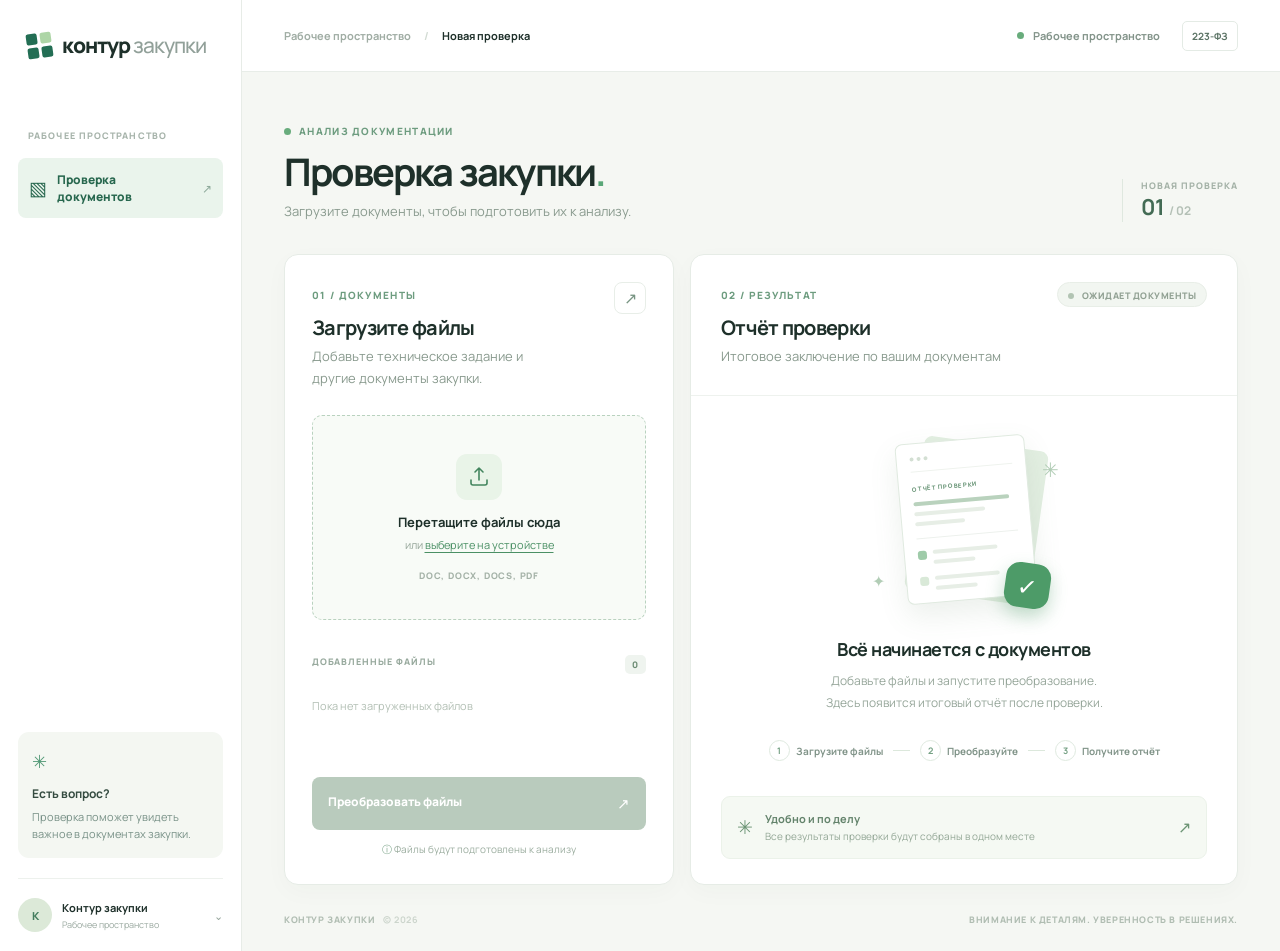
==== ui/index.html @ 5035d21e "comm" ====
<!doctype html><html lang="ru"><head><meta charset="utf-8"><meta name="viewport" content="width=device-width,initial-scale=1"><title>Контур — проверка закупки</title><link rel="preconnect" href="https://fonts.googleapis.com"><link rel="preconnect" href="https://fonts.gstatic.com" crossorigin><link href="https://fonts.googleapis.com/css2?family=Manrope:wght@400;500;600;700;800&display=swap" rel="stylesheet"><link rel="stylesheet" href="style.css"></head><body>
<div class="shell"><aside class="rail"><div class="brand"><div class="brand-mark"><i></i><i></i><i></i><i></i></div><div>контур <span>закупки</span></div></div><div class="rail-section">РАБОЧЕЕ ПРОСТРАНСТВО</div><div class="nav-active"><span class="nav-icon">▧</span> Проверка документов <span class="nav-arrow">↗</span></div><div class="rail-bottom"><div class="rail-help"><span>✳</span><strong>Есть вопрос?</strong><p>Проверка поможет увидеть важное в документах закупки.</p></div><div class="profile"><div class="avatar">К</div><div><b>Контур закупки</b><small>Рабочее пространство</small></div><span>⌄</span></div></div></aside>
<main><header class="topbar"><div><span class="crumb">Рабочее пространство</span><span class="separator">/</span><span>Новая проверка</span></div><div class="top-right"><span class="top-dot"></span> Рабочее пространство <span class="top-pill">223-ФЗ</span></div></header><div class="content"><div class="page-head"><div><div class="eyebrow"><span></span> АНАЛИЗ ДОКУМЕНТАЦИИ</div><h1>Проверка закупки<span>.</span></h1><p>Загрузите документы, чтобы подготовить их к анализу.</p></div><div class="head-index"><span>НОВАЯ ПРОВЕРКА</span><strong>01 <em>/ 02</em></strong></div></div>
<div class="workspace"><section class="upload-panel"><div class="panel-head"><div><span class="step">01 / ДОКУМЕНТЫ</span><h2>Загрузите файлы</h2><p>Добавьте техническое задание и другие документы закупки.</p></div><div class="small-icon">↗</div></div><label class="dropzone" id="dropzone" for="file-input"><span class="upload-icon"><svg width="24" height="24" viewBox="0 0 24 24" fill="none"><path d="M12 15V3m0 0L8 7m4-4 4 4M4 15v3a2 2 0 0 0 2 2h12a2 2 0 0 0 2-2v-3" stroke="currentColor" stroke-width="1.6" stroke-linecap="round" stroke-linejoin="round"/></svg></span><strong>Перетащите файлы сюда</strong><span>или <u>выберите на устройстве</u></span><small>DOC, DOCX, DOCS, PDF</small></label><input id="file-input" type="file" accept=".doc,.docx,.docs,.pdf" multiple hidden><p class="error" id="error" role="alert"></p><div class="list-title"><span>ДОБАВЛЕННЫЕ ФАЙЛЫ</span><span id="count">0</span></div><div id="file-list" class="file-list"><div class="empty-files">Пока нет загруженных файлов</div></div><div class="upload-footer"><button id="convert" disabled>Преобразовать файлы <span>↗</span></button><p><span>ⓘ</span> Файлы будут подготовлены к анализу</p></div></section>
<section class="report-panel"><div class="report-top"><div><span class="step">02 / РЕЗУЛЬТАТ</span><h2>Отчёт проверки</h2><p>Итоговое заключение по вашим документам</p></div><span class="status"><i></i> ОЖИДАЕТ ДОКУМЕНТЫ</span></div><div class="report-content" id="report-content"><div class="paper-art"><div class="paper-back"></div><div class="paper"><div class="paper-top"><span></span><span></span><span></span></div><div class="paper-caption">ОТЧЁТ ПРОВЕРКИ</div><div class="line line-long"></div><div class="line"></div><div class="line line-short"></div><div class="paper-rule"></div><div class="paper-row"><span class="paper-bullet"></span><div><div class="line line-mid"></div><div class="line line-small"></div></div></div><div class="paper-row"><span class="paper-bullet pale"></span><div><div class="line line-mid"></div><div class="line line-small"></div></div></div></div><div class="checkmark">✓</div><div class="art-star star-one">✳</div><div class="art-star star-two">✦</div></div><h3>Всё начинается с документов</h3><p>Добавьте файлы и запустите преобразование.<br>Здесь появится итоговый отчёт после проверки.</p><div class="steps"><div><span>1</span> Загрузите файлы</div><i></i><div><span>2</span> Преобразуйте</div><i></i><div><span>3</span> Получите отчёт</div></div></div><div class="report-foot"><span>✳</span><p><b>Удобно и по делу</b><br>Все результаты проверки будут собраны в одном месте</p><span>↗</span></div></section></div><footer><span>КОНТУР ЗАКУПКИ <b>© 2026</b></span><span>ВНИМАНИЕ К ДЕТАЛЯМ. УВЕРЕННОСТЬ В РЕШЕНИЯХ.</span></footer></div></main></div><script src="app.js"></script></body></html>
---- ui/style.css ----
:root{font-family:Manrope,Arial,sans-serif;color:#1e302a;background:#f5f7f3;font-synthesis:none}*{box-sizing:border-box}body{margin:0}.shell{display:flex;min-height:100vh}.rail{width:242px;flex-shrink:0;background:#fff;border-right:1px solid #e7ece7;padding:31px 18px 19px;display:flex;flex-direction:column}.brand{display:flex;align-items:center;gap:10px;font-weight:800;letter-spacing:-1px;font-size:21px;padding:0 9px}.brand span{font-weight:500;color:#91a099}.brand-mark{width:25px;height:25px;display:grid;grid-template-columns:1fr 1fr;gap:3px;transform:rotate(-8deg)}.brand-mark i{background:#236e54;border-radius:2px}.brand-mark i:nth-child(2){background:#add5a6}.rail-section{font-size:9px;font-weight:800;letter-spacing:1.1px;color:#a6b3aa;margin:70px 10px 16px}.nav-active{border-radius:8px;background:#eaf4ec;color:#27674e;padding:13px 11px;font-size:12px;font-weight:800;display:flex;align-items:center;gap:10px}.nav-icon{font-size:19px;line-height:12px}.nav-arrow{margin-left:auto;color:#8da99a}.rail-bottom{margin-top:auto}.rail-help{background:#f4f7f2;border-radius:11px;padding:16px 14px;color:#789187;font-size:11px;line-height:1.55}.rail-help>span{color:#509875;font-size:18px;display:block;margin-bottom:9px}.rail-help strong{color:#344b40;font-size:12px}.rail-help p{margin:5px 0 0}.profile{display:flex;align-items:center;gap:10px;border-top:1px solid #edf1ed;margin-top:20px;padding-top:19px;font-size:11px}.profile .avatar{width:34px;height:34px;border-radius:50%;background:#dce9d8;display:grid;place-items:center;font-weight:800;color:#447d5e}.profile small{display:block;color:#9aa9a0;font-size:9px;margin-top:3px}.profile>span{margin-left:auto;color:#94a49a}main{flex:1;min-width:0}.topbar{height:72px;background:#fff;border-bottom:1px solid #e8ede8;display:flex;align-items:center;justify-content:space-between;padding:0 42px;font-size:11px;font-weight:700}.crumb{color:#a0ada4}.separator{color:#d2dbd3;margin:0 13px}.top-right{color:#83948a;display:flex;align-items:center;gap:9px}.top-dot,.status i,.eyebrow span{width:7px;height:7px;border-radius:50%;background:#68ac7c;display:inline-block}.top-pill{border:1px solid #e4ebe5;border-radius:5px;padding:7px 9px;color:#5b7365;margin-left:13px;font-size:10px}.content{max-width:1450px;margin:auto;padding:52px 42px 25px}.page-head{display:flex;align-items:end;justify-content:space-between;margin-bottom:32px}.eyebrow,.step{font-size:10px;font-weight:800;letter-spacing:1.3px;color:#6d9c7f}.eyebrow{display:flex;gap:8px;align-items:center}.page-head h1{font-size:38px;letter-spacing:-1.8px;margin:12px 0 7px;line-height:1.15}.page-head h1 span{color:#5aa778}.page-head p,.panel-head p,.report-top p{font-size:13px;color:#899a8e;margin:0;line-height:1.65}.head-index{border-left:1px solid #dfe8df;padding-left:18px}.head-index span{display:block;font-size:9px;letter-spacing:1px;color:#a3b1a6;font-weight:800}.head-index strong{font-size:22px;color:#436b54}.head-index em{font-size:12px;font-style:normal;color:#b4c0b6}.workspace{display:grid;grid-template-columns:minmax(300px,390px) minmax(400px,1fr);gap:16px}.upload-panel,.report-panel{background:white;border:1px solid #e6ece6;border-radius:14px;min-height:620px;box-shadow:0 7px 24px #1c3d2207}.upload-panel{padding:27px;display:flex;flex-direction:column}.panel-head{display:flex;justify-content:space-between}.panel-head h2,.report-top h2{font-size:20px;letter-spacing:-.7px;margin:10px 0 5px}.panel-head p{max-width:250px}.small-icon{height:32px;width:32px;border:1px solid #e8eee8;border-radius:8px;display:grid;place-items:center;color:#789583}.dropzone{margin-top:26px;border:1.5px dashed #b9d2bf;border-radius:10px;background:#f8fbf7;min-height:205px;display:flex;flex-direction:column;align-items:center;justify-content:center;cursor:pointer;transition:.2s}.dropzone:hover,.dropzone.drag{border-color:#4c9b6e;background:#eff8ee}.upload-icon{width:46px;height:46px;border-radius:11px;background:#e9f4e8;display:grid;place-items:center;color:#43855e;margin-bottom:13px}.dropzone strong{font-size:13px}.dropzone>span:not(.upload-icon){font-size:11px;color:#97a79b;margin-top:6px}.dropzone u{color:#4b9065;text-underline-offset:3px}.dropzone small{color:#a4b2a7;font-size:9px;letter-spacing:.8px;font-weight:800;margin-top:17px}.error{color:#b75348;font-size:11px;margin:6px 0 0;min-height:12px}.list-title{display:flex;justify-content:space-between;margin:17px 0 12px;color:#97a99d;font-size:9px;font-weight:800;letter-spacing:1px}.list-title span:last-child{background:#eff4ef;color:#6b8b73;border-radius:5px;padding:3px 7px}.file-list{max-height:150px;overflow:auto}.empty-files{font-size:11px;color:#b2bfb4;padding:12px 0}.file-row{display:flex;align-items:center;gap:10px;padding:10px 0;border-top:1px solid #f0f3ef}.file-icon{border-radius:7px;background:#edf5ed;color:#4e9067;padding:9px;font-size:9px;font-weight:800}.file-info{min-width:0;flex:1}.file-info b{display:block;font-size:11px;overflow:hidden;text-overflow:ellipsis;white-space:nowrap}.file-info small{font-size:10px;color:#9aa99e}.remove{border:0;background:transparent;color:#9aaa9e;font-size:19px;cursor:pointer}.upload-footer{margin-top:auto;padding-top:25px}.upload-footer button{background:#286d50;color:white;border:0;border-radius:8px;width:100%;padding:16px;font:800 12px Manrope,Arial;cursor:pointer;text-align:left}.upload-footer button span{float:right;font-size:15px}.upload-footer button:disabled{background:#b9cbbd;cursor:not-allowed}.upload-footer p{text-align:center;color:#9bad9f;font-size:10px;margin:12px 0 0}.upload-footer p span{color:#7da58a}.report-panel{display:flex;flex-direction:column}.report-top{padding:27px 30px;display:flex;justify-content:space-between;gap:15px;border-bottom:1px solid #eef2ee}.status{height:25px;background:#f2f6f1;border:1px solid #e8eee7;color:#91a193;font-size:9px;font-weight:800;letter-spacing:.5px;border-radius:20px;padding:6px 10px;white-space:nowrap}.status i{width:6px;height:6px;background:#b2c4b3;margin-right:5px}.report-content{flex:1;min-height:400px;display:flex;flex-direction:column;align-items:center;justify-content:center;text-align:center;padding:28px}.paper-art{width:210px;height:190px;position:relative;margin-bottom:17px}.paper-back{position:absolute;width:125px;height:155px;top:13px;left:55px;border-radius:8px;background:#e3efe2;transform:rotate(8deg)}.paper{position:absolute;left:42px;top:9px;width:130px;height:161px;background:#fff;border:1px solid #e0eae0;border-radius:7px;box-shadow:0 12px 28px #64856a20;transform:rotate(-5deg);text-align:left;padding:13px}.paper-top{display:flex;gap:3px;border-bottom:1px solid #eff3ee;padding-bottom:10px}.paper-top span{width:4px;height:4px;background:#d3dfd3;border-radius:50%}.paper-caption{font-size:6px;letter-spacing:.7px;color:#699577;font-weight:800;margin:13px 0 9px}.line{height:4px;background:#e7eee6;border-radius:4px;width:70%;margin-bottom:6px}.line-long{width:94%;background:#b9d2bd}.line-short{width:49%}.line-mid{width:65px}.line-small{width:42px}.paper-rule{height:1px;background:#edf1ed;margin:12px 0}.paper-row{display:flex;gap:6px;margin-bottom:6px}.paper-bullet{height:9px;width:9px;border-radius:3px;background:#9fcba9}.paper-bullet.pale{background:#d9e9d8}.checkmark{position:absolute;right:19px;bottom:12px;width:45px;height:45px;border-radius:14px;background:#4d9b68;color:white;display:grid;place-items:center;font-size:24px;box-shadow:0 8px 18px #4d9b6855;transform:rotate(8deg)}.art-star{position:absolute;color:#b2cdb6}.star-one{top:26px;right:10px;font-size:20px}.star-two{left:13px;bottom:28px}.report-content h3{font-size:18px;letter-spacing:-.5px;margin:0 0 9px}.report-content>p{color:#96a69a;font-size:12px;line-height:1.8;margin:0}.steps{display:flex;align-items:center;gap:10px;margin-top:27px;color:#819489;font-size:10px;font-weight:700}.steps div{display:flex;align-items:center;gap:6px}.steps div span{width:21px;height:21px;border:1px solid #dfeae0;border-radius:50%;display:grid;place-items:center;color:#75a184;font-size:9px}.steps i{height:1px;width:17px;background:#dce8dc}.report-foot{margin:0 30px 25px;background:#f5f9f3;border:1px solid #ebf2e9;border-radius:9px;display:flex;align-items:center;padding:13px 15px;gap:12px;color:#6b9474}.report-foot>span:first-child{font-size:19px}.report-foot>span:last-child{margin-left:auto}.report-foot p{margin:0;font-size:10px;line-height:1.7;color:#93a796}.report-foot b{color:#63836b;font-size:11px}footer{display:flex;justify-content:space-between;margin-top:28px;color:#b0bdb2;font-size:9px;letter-spacing:.6px;font-weight:800}footer b{color:#ccd5cc;margin-left:5px}@media(max-width:1000px){.rail{width:70px;padding:25px 12px}.brand{padding:0 10px}.brand>div:last-child,.rail-section,.nav-active:not(.nav-icon),.rail-bottom{font-size:0}.brand span,.nav-arrow,.rail-help,.profile{display:none}.nav-active{margin-top:60px;justify-content:center}.nav-icon{font-size:19px}.workspace{grid-template-columns:1fr 1.3fr}.content{padding:38px 25px}.topbar{padding:0 25px}}@media(max-width:730px){.rail{display:none}.topbar{height:60px;padding:0 20px}.top-right{font-size:0}.top-pill{font-size:10px}.content{padding:32px 17px}.page-head h1{font-size:31px}.head-index{display:none}.workspace{grid-template-columns:1fr}.upload-panel,.report-panel{min-height:auto}.upload-panel{min-height:540px}.report-content{min-height:410px}.report-top{padding:24px 20px}.status{font-size:8px}.steps{gap:5px;font-size:9px}.steps i{width:8px}footer span:last-child{display:none}}
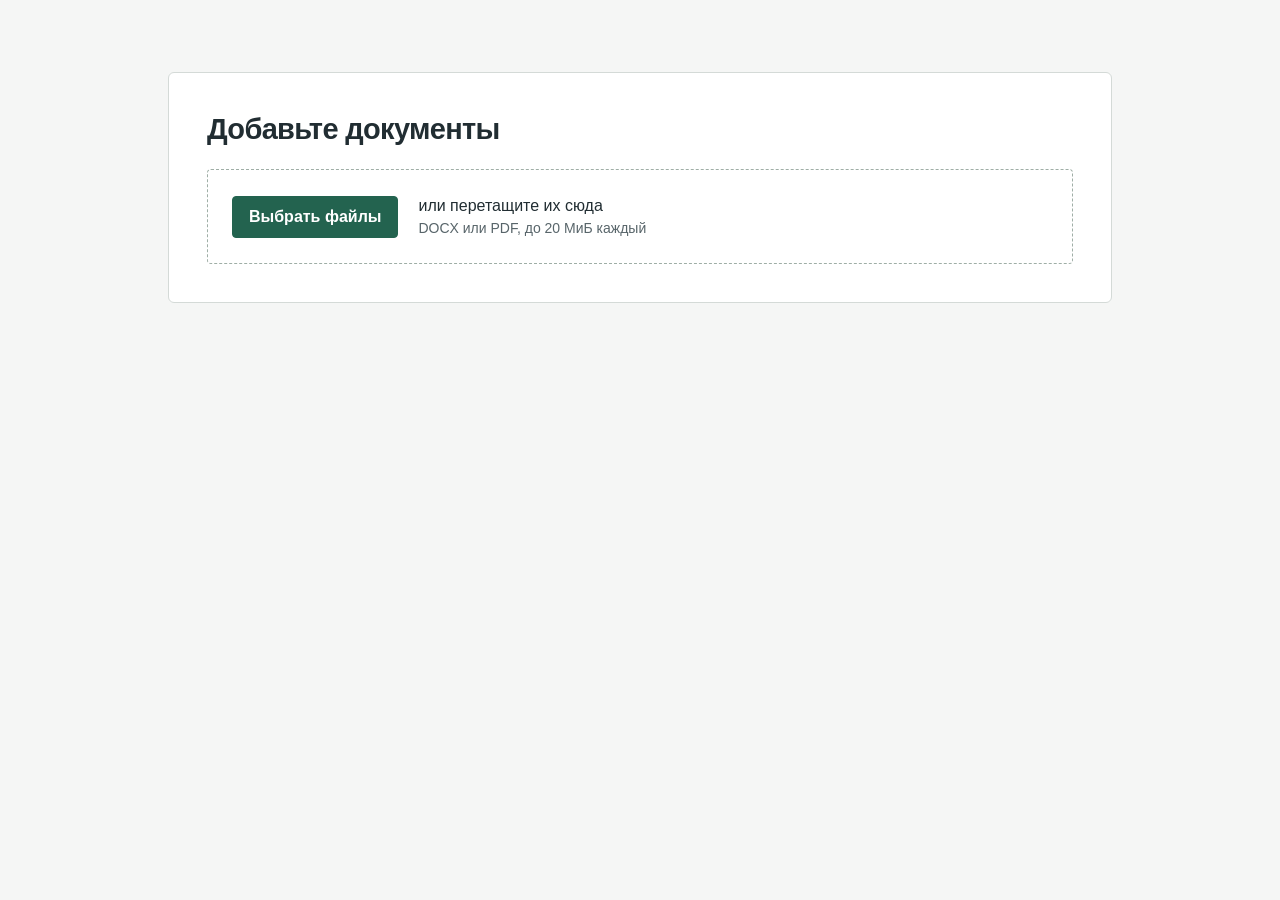
==== commit c30ca8c4: "Build and deploy the procurement review app to VK Cloud" ====
--- a/ui/index.html
+++ b/ui/index.html
@@ -1,5 +1,31 @@
-<!doctype html><html lang="ru"><head><meta charset="utf-8"><meta name="viewport" content="width=device-width,initial-scale=1"><title>Контур — проверка закупки</title><link rel="preconnect" href="https://fonts.googleapis.com"><link rel="preconnect" href="https://fonts.gstatic.com" crossorigin><link href="https://fonts.googleapis.com/css2?family=Manrope:wght@400;500;600;700;800&display=swap" rel="stylesheet"><link rel="stylesheet" href="style.css"></head><body>
-<div class="shell"><aside class="rail"><div class="brand"><div class="brand-mark"><i></i><i></i><i></i><i></i></div><div>контур <span>закупки</span></div></div><div class="rail-section">РАБОЧЕЕ ПРОСТРАНСТВО</div><div class="nav-active"><span class="nav-icon">▧</span> Проверка документов <span class="nav-arrow">↗</span></div><div class="rail-bottom"><div class="rail-help"><span>✳</span><strong>Есть вопрос?</strong><p>Проверка поможет увидеть важное в документах закупки.</p></div><div class="profile"><div class="avatar">К</div><div><b>Контур закупки</b><small>Рабочее пространство</small></div><span>⌄</span></div></div></aside>
-<main><header class="topbar"><div><span class="crumb">Рабочее пространство</span><span class="separator">/</span><span>Новая проверка</span></div><div class="top-right"><span class="top-dot"></span> Рабочее пространство <span class="top-pill">223-ФЗ</span></div></header><div class="content"><div class="page-head"><div><div class="eyebrow"><span></span> АНАЛИЗ ДОКУМЕНТАЦИИ</div><h1>Проверка закупки<span>.</span></h1><p>Загрузите документы, чтобы подготовить их к анализу.</p></div><div class="head-index"><span>НОВАЯ ПРОВЕРКА</span><strong>01 <em>/ 02</em></strong></div></div>
-<div class="workspace"><section class="upload-panel"><div class="panel-head"><div><span class="step">01 / ДОКУМЕНТЫ</span><h2>Загрузите файлы</h2><p>Добавьте техническое задание и другие документы закупки.</p></div><div class="small-icon">↗</div></div><label class="dropzone" id="dropzone" for="file-input"><span class="upload-icon"><svg width="24" height="24" viewBox="0 0 24 24" fill="none"><path d="M12 15V3m0 0L8 7m4-4 4 4M4 15v3a2 2 0 0 0 2 2h12a2 2 0 0 0 2-2v-3" stroke="currentColor" stroke-width="1.6" stroke-linecap="round" stroke-linejoin="round"/></svg></span><strong>Перетащите файлы сюда</strong><span>или <u>выберите на устройстве</u></span><small>DOC, DOCX, DOCS, PDF</small></label><input id="file-input" type="file" accept=".doc,.docx,.docs,.pdf" multiple hidden><p class="error" id="error" role="alert"></p><div class="list-title"><span>ДОБАВЛЕННЫЕ ФАЙЛЫ</span><span id="count">0</span></div><div id="file-list" class="file-list"><div class="empty-files">Пока нет загруженных файлов</div></div><div class="upload-footer"><button id="convert" disabled>Преобразовать файлы <span>↗</span></button><p><span>ⓘ</span> Файлы будут подготовлены к анализу</p></div></section>
-<section class="report-panel"><div class="report-top"><div><span class="step">02 / РЕЗУЛЬТАТ</span><h2>Отчёт проверки</h2><p>Итоговое заключение по вашим документам</p></div><span class="status"><i></i> ОЖИДАЕТ ДОКУМЕНТЫ</span></div><div class="report-content" id="report-content"><div class="paper-art"><div class="paper-back"></div><div class="paper"><div class="paper-top"><span></span><span></span><span></span></div><div class="paper-caption">ОТЧЁТ ПРОВЕРКИ</div><div class="line line-long"></div><div class="line"></div><div class="line line-short"></div><div class="paper-rule"></div><div class="paper-row"><span class="paper-bullet"></span><div><div class="line line-mid"></div><div class="line line-small"></div></div></div><div class="paper-row"><span class="paper-bullet pale"></span><div><div class="line line-mid"></div><div class="line line-small"></div></div></div></div><div class="checkmark">✓</div><div class="art-star star-one">✳</div><div class="art-star star-two">✦</div></div><h3>Всё начинается с документов</h3><p>Добавьте файлы и запустите преобразование.<br>Здесь появится итоговый отчёт после проверки.</p><div class="steps"><div><span>1</span> Загрузите файлы</div><i></i><div><span>2</span> Преобразуйте</div><i></i><div><span>3</span> Получите отчёт</div></div></div><div class="report-foot"><span>✳</span><p><b>Удобно и по делу</b><br>Все результаты проверки будут собраны в одном месте</p><span>↗</span></div></section></div><footer><span>КОНТУР ЗАКУПКИ <b>© 2026</b></span><span>ВНИМАНИЕ К ДЕТАЛЯМ. УВЕРЕННОСТЬ В РЕШЕНИЯХ.</span></footer></div></main></div><script src="app.js"></script></body></html>
+<!doctype html>
+<html lang="ru">
+<head>
+  <meta charset="utf-8">
+  <meta name="viewport" content="width=device-width, initial-scale=1">
+  <title>Документы закупки</title>
+  <link rel="stylesheet" href="style.css">
+  <script src="app.js" defer></script>
+</head>
+<body>
+  <main>
+    <section class="upload" aria-labelledby="documents-title">
+      <h1 id="documents-title">Добавьте документы</h1>
+      <div class="dropzone" id="dropzone">
+        <input id="file-input" type="file" accept=".docx,.pdf" multiple aria-describedby="file-format">
+        <label for="file-input" class="button">Выбрать файлы</label>
+        <div><span>или перетащите их сюда</span><small id="file-format">DOCX или PDF, до 20 МиБ каждый</small></div>
+      </div>
+      <p id="error" class="error" role="alert"></p>
+      <div id="file-list"></div>
+      <p class="status" role="status"></p>
+      <button id="convert" class="primary" hidden>Подготовить документы</button>
+      <div id="review-actions" hidden>
+        <label class="consent"><input type="checkbox" id="public"> Все документы публичные. Разрешаю передать их текст внешним провайдерам.</label>
+        <button id="review" class="primary" disabled>Проверить документы</button>
+      </div>
+    </section>
+    <section id="report" aria-labelledby="report-title" hidden></section>
+  </main>
+</body>
+</html>
--- a/ui/style.css
+++ b/ui/style.css
@@ -1 +1,103 @@
-:root{font-family:Manrope,Arial,sans-serif;color:#1e302a;background:#f5f7f3;font-synthesis:none}*{box-sizing:border-box}body{margin:0}.shell{display:flex;min-height:100vh}.rail{width:242px;flex-shrink:0;background:#fff;border-right:1px solid #e7ece7;padding:31px 18px 19px;display:flex;flex-direction:column}.brand{display:flex;align-items:center;gap:10px;font-weight:800;letter-spacing:-1px;font-size:21px;padding:0 9px}.brand span{font-weight:500;color:#91a099}.brand-mark{width:25px;height:25px;display:grid;grid-template-columns:1fr 1fr;gap:3px;transform:rotate(-8deg)}.brand-mark i{background:#236e54;border-radius:2px}.brand-mark i:nth-child(2){background:#add5a6}.rail-section{font-size:9px;font-weight:800;letter-spacing:1.1px;color:#a6b3aa;margin:70px 10px 16px}.nav-active{border-radius:8px;background:#eaf4ec;color:#27674e;padding:13px 11px;font-size:12px;font-weight:800;display:flex;align-items:center;gap:10px}.nav-icon{font-size:19px;line-height:12px}.nav-arrow{margin-left:auto;color:#8da99a}.rail-bottom{margin-top:auto}.rail-help{background:#f4f7f2;border-radius:11px;padding:16px 14px;color:#789187;font-size:11px;line-height:1.55}.rail-help>span{color:#509875;font-size:18px;display:block;margin-bottom:9px}.rail-help strong{color:#344b40;font-size:12px}.rail-help p{margin:5px 0 0}.profile{display:flex;align-items:center;gap:10px;border-top:1px solid #edf1ed;margin-top:20px;padding-top:19px;font-size:11px}.profile .avatar{width:34px;height:34px;border-radius:50%;background:#dce9d8;display:grid;place-items:center;font-weight:800;color:#447d5e}.profile small{display:block;color:#9aa9a0;font-size:9px;margin-top:3px}.profile>span{margin-left:auto;color:#94a49a}main{flex:1;min-width:0}.topbar{height:72px;background:#fff;border-bottom:1px solid #e8ede8;display:flex;align-items:center;justify-content:space-between;padding:0 42px;font-size:11px;font-weight:700}.crumb{color:#a0ada4}.separator{color:#d2dbd3;margin:0 13px}.top-right{color:#83948a;display:flex;align-items:center;gap:9px}.top-dot,.status i,.eyebrow span{width:7px;height:7px;border-radius:50%;background:#68ac7c;display:inline-block}.top-pill{border:1px solid #e4ebe5;border-radius:5px;padding:7px 9px;color:#5b7365;margin-left:13px;font-size:10px}.content{max-width:1450px;margin:auto;padding:52px 42px 25px}.page-head{display:flex;align-items:end;justify-content:space-between;margin-bottom:32px}.eyebrow,.step{font-size:10px;font-weight:800;letter-spacing:1.3px;color:#6d9c7f}.eyebrow{display:flex;gap:8px;align-items:center}.page-head h1{font-size:38px;letter-spacing:-1.8px;margin:12px 0 7px;line-height:1.15}.page-head h1 span{color:#5aa778}.page-head p,.panel-head p,.report-top p{font-size:13px;color:#899a8e;margin:0;line-height:1.65}.head-index{border-left:1px solid #dfe8df;padding-left:18px}.head-index span{display:block;font-size:9px;letter-spacing:1px;color:#a3b1a6;font-weight:800}.head-index strong{font-size:22px;color:#436b54}.head-index em{font-size:12px;font-style:normal;color:#b4c0b6}.workspace{display:grid;grid-template-columns:minmax(300px,390px) minmax(400px,1fr);gap:16px}.upload-panel,.report-panel{background:white;border:1px solid #e6ece6;border-radius:14px;min-height:620px;box-shadow:0 7px 24px #1c3d2207}.upload-panel{padding:27px;display:flex;flex-direction:column}.panel-head{display:flex;justify-content:space-between}.panel-head h2,.report-top h2{font-size:20px;letter-spacing:-.7px;margin:10px 0 5px}.panel-head p{max-width:250px}.small-icon{height:32px;width:32px;border:1px solid #e8eee8;border-radius:8px;display:grid;place-items:center;color:#789583}.dropzone{margin-top:26px;border:1.5px dashed #b9d2bf;border-radius:10px;background:#f8fbf7;min-height:205px;display:flex;flex-direction:column;align-items:center;justify-content:center;cursor:pointer;transition:.2s}.dropzone:hover,.dropzone.drag{border-color:#4c9b6e;background:#eff8ee}.upload-icon{width:46px;height:46px;border-radius:11px;background:#e9f4e8;display:grid;place-items:center;color:#43855e;margin-bottom:13px}.dropzone strong{font-size:13px}.dropzone>span:not(.upload-icon){font-size:11px;color:#97a79b;margin-top:6px}.dropzone u{color:#4b9065;text-underline-offset:3px}.dropzone small{color:#a4b2a7;font-size:9px;letter-spacing:.8px;font-weight:800;margin-top:17px}.error{color:#b75348;font-size:11px;margin:6px 0 0;min-height:12px}.list-title{display:flex;justify-content:space-between;margin:17px 0 12px;color:#97a99d;font-size:9px;font-weight:800;letter-spacing:1px}.list-title span:last-child{background:#eff4ef;color:#6b8b73;border-radius:5px;padding:3px 7px}.file-list{max-height:150px;overflow:auto}.empty-files{font-size:11px;color:#b2bfb4;padding:12px 0}.file-row{display:flex;align-items:center;gap:10px;padding:10px 0;border-top:1px solid #f0f3ef}.file-icon{border-radius:7px;background:#edf5ed;color:#4e9067;padding:9px;font-size:9px;font-weight:800}.file-info{min-width:0;flex:1}.file-info b{display:block;font-size:11px;overflow:hidden;text-overflow:ellipsis;white-space:nowrap}.file-info small{font-size:10px;color:#9aa99e}.remove{border:0;background:transparent;color:#9aaa9e;font-size:19px;cursor:pointer}.upload-footer{margin-top:auto;padding-top:25px}.upload-footer button{background:#286d50;color:white;border:0;border-radius:8px;width:100%;padding:16px;font:800 12px Manrope,Arial;cursor:pointer;text-align:left}.upload-footer button span{float:right;font-size:15px}.upload-footer button:disabled{background:#b9cbbd;cursor:not-allowed}.upload-footer p{text-align:center;color:#9bad9f;font-size:10px;margin:12px 0 0}.upload-footer p span{color:#7da58a}.report-panel{display:flex;flex-direction:column}.report-top{padding:27px 30px;display:flex;justify-content:space-between;gap:15px;border-bottom:1px solid #eef2ee}.status{height:25px;background:#f2f6f1;border:1px solid #e8eee7;color:#91a193;font-size:9px;font-weight:800;letter-spacing:.5px;border-radius:20px;padding:6px 10px;white-space:nowrap}.status i{width:6px;height:6px;background:#b2c4b3;margin-right:5px}.report-content{flex:1;min-height:400px;display:flex;flex-direction:column;align-items:center;justify-content:center;text-align:center;padding:28px}.paper-art{width:210px;height:190px;position:relative;margin-bottom:17px}.paper-back{position:absolute;width:125px;height:155px;top:13px;left:55px;border-radius:8px;background:#e3efe2;transform:rotate(8deg)}.paper{position:absolute;left:42px;top:9px;width:130px;height:161px;background:#fff;border:1px solid #e0eae0;border-radius:7px;box-shadow:0 12px 28px #64856a20;transform:rotate(-5deg);text-align:left;padding:13px}.paper-top{display:flex;gap:3px;border-bottom:1px solid #eff3ee;padding-bottom:10px}.paper-top span{width:4px;height:4px;background:#d3dfd3;border-radius:50%}.paper-caption{font-size:6px;letter-spacing:.7px;color:#699577;font-weight:800;margin:13px 0 9px}.line{height:4px;background:#e7eee6;border-radius:4px;width:70%;margin-bottom:6px}.line-long{width:94%;background:#b9d2bd}.line-short{width:49%}.line-mid{width:65px}.line-small{width:42px}.paper-rule{height:1px;background:#edf1ed;margin:12px 0}.paper-row{display:flex;gap:6px;margin-bottom:6px}.paper-bullet{height:9px;width:9px;border-radius:3px;background:#9fcba9}.paper-bullet.pale{background:#d9e9d8}.checkmark{position:absolute;right:19px;bottom:12px;width:45px;height:45px;border-radius:14px;background:#4d9b68;color:white;display:grid;place-items:center;font-size:24px;box-shadow:0 8px 18px #4d9b6855;transform:rotate(8deg)}.art-star{position:absolute;color:#b2cdb6}.star-one{top:26px;right:10px;font-size:20px}.star-two{left:13px;bottom:28px}.report-content h3{font-size:18px;letter-spacing:-.5px;margin:0 0 9px}.report-content>p{color:#96a69a;font-size:12px;line-height:1.8;margin:0}.steps{display:flex;align-items:center;gap:10px;margin-top:27px;color:#819489;font-size:10px;font-weight:700}.steps div{display:flex;align-items:center;gap:6px}.steps div span{width:21px;height:21px;border:1px solid #dfeae0;border-radius:50%;display:grid;place-items:center;color:#75a184;font-size:9px}.steps i{height:1px;width:17px;background:#dce8dc}.report-foot{margin:0 30px 25px;background:#f5f9f3;border:1px solid #ebf2e9;border-radius:9px;display:flex;align-items:center;padding:13px 15px;gap:12px;color:#6b9474}.report-foot>span:first-child{font-size:19px}.report-foot>span:last-child{margin-left:auto}.report-foot p{margin:0;font-size:10px;line-height:1.7;color:#93a796}.report-foot b{color:#63836b;font-size:11px}footer{display:flex;justify-content:space-between;margin-top:28px;color:#b0bdb2;font-size:9px;letter-spacing:.6px;font-weight:800}footer b{color:#ccd5cc;margin-left:5px}@media(max-width:1000px){.rail{width:70px;padding:25px 12px}.brand{padding:0 10px}.brand>div:last-child,.rail-section,.nav-active:not(.nav-icon),.rail-bottom{font-size:0}.brand span,.nav-arrow,.rail-help,.profile{display:none}.nav-active{margin-top:60px;justify-content:center}.nav-icon{font-size:19px}.workspace{grid-template-columns:1fr 1.3fr}.content{padding:38px 25px}.topbar{padding:0 25px}}@media(max-width:730px){.rail{display:none}.topbar{height:60px;padding:0 20px}.top-right{font-size:0}.top-pill{font-size:10px}.content{padding:32px 17px}.page-head h1{font-size:31px}.head-index{display:none}.workspace{grid-template-columns:1fr}.upload-panel,.report-panel{min-height:auto}.upload-panel{min-height:540px}.report-content{min-height:410px}.report-top{padding:24px 20px}.status{font-size:8px}.steps{gap:5px;font-size:9px}.steps i{width:8px}footer span:last-child{display:none}}
+:root {
+  font-family: Arial, "Helvetica Neue", sans-serif;
+  color: #212d32;
+  background: #f5f6f5;
+  font-size: 16px;
+  line-height: 1.5;
+  --green: #23634f;
+  --muted: #58656a;
+  --rule: #d4dad7;
+}
+* { box-sizing: border-box; }
+[hidden] { display: none !important; }
+body { margin: 0; }
+main { max-width: 62rem; margin: 0 auto; padding: clamp(28px, 6vw, 72px) 24px; }
+h1, h2, h3, h4, h5, p, blockquote { margin: 0; }
+h1, h2 { font-size: clamp(23px, 2.4vw, 29px); line-height: 1.25; letter-spacing: -.023em; }
+h3 { font-size: 19px; line-height: 1.35; }
+main > section { background: #fff; border: 1px solid var(--rule); border-radius: 6px; padding: clamp(18px, 4vw, 38px); }
+.status, small { color: var(--muted); }
+.dropzone { position: relative; display: flex; flex-wrap: wrap; align-items: center; gap: 12px 20px; border: 1px dashed #9faea6; border-radius: 4px; margin-top: 22px; padding: 24px; }
+.dropzone small { display: block; font-size: 14px; }
+.dropzone.drag { background: #ecf5ef; border-color: var(--green); }
+#file-input { position: absolute; width: 1px; height: 1px; overflow: hidden; clip-path: inset(50%); }
+button, .button { display: inline-block; border: 1px solid #99aaa2; background: #fff; color: var(--green); font: inherit; font-weight: 600; line-height: 1.35; padding: 9px 16px; border-radius: 4px; cursor: pointer; }
+button:hover, .button:hover { background: #eff4f1; }
+button.primary, .dropzone:not(:has(~ #file-list > *)) .button { border-color: var(--green); background: var(--green); color: white; }
+button.primary:hover, .dropzone:not(:has(~ #file-list > *)) .button:hover { background: #164c3a; }
+button:disabled, #file-input:disabled + label { opacity: .55; cursor: default; }
+:focus-visible, #file-input:focus-visible + label { outline: 3px solid #467dce; outline-offset: 3px; }
+input { accent-color: var(--green); }
+.error, .warning { color: #8a421a; }
+#error:not(:empty), .status:not(:empty) { margin-top: 14px; }
+.status.checking { display: flex; align-items: center; gap: 10px; color: var(--green); }
+.status.checking::before {
+  content: "";
+  width: 1em;
+  height: 1em;
+  flex: none;
+  border: 2px solid var(--rule);
+  border-top-color: currentColor;
+  border-radius: 50%;
+  animation: review-spin .8s linear infinite;
+}
+@keyframes review-spin { to { transform: rotate(1turn); } }
+@media (prefers-reduced-motion: reduce) {
+  .status.checking::before { animation: none; }
+}
+.file-row { padding: 15px 0; border-bottom: 1px solid var(--rule); overflow-wrap: anywhere; }
+.file-heading, .report-heading { display: flex; align-items: baseline; justify-content: space-between; gap: 16px; }
+.file-heading label, .consent { display: flex; align-items: baseline; gap: 8px; }
+.file-heading input, .consent input { margin: 0; flex: none; }
+.file-prompt { margin-top: 18px; font-size: 15px; }
+.remove, .text-button { font-size: 14px; font-weight: 500; padding: 5px; border: 0; }
+.file-row details { margin-top: 8px; }
+summary, a { cursor: pointer; color: var(--green); text-underline-offset: 3px; }
+pre { font: inherit; font-size: 14px; line-height: 1.6; white-space: pre-wrap; overflow-wrap: anywhere; background: #f5f6f5; max-height: 22rem; overflow: auto; padding: 14px; }
+pre span { display: block; scroll-margin: 12px; }
+pre span:target { background: #fff0aa; }
+#convert, #review-actions { margin-top: 18px; }
+.consent { margin-bottom: 14px; }
+#report { margin-top: 24px; overflow-wrap: anywhere; }
+.report-heading { align-items: center; flex-wrap: wrap; gap: 10px; }
+.report-heading > div { flex: 1 1 18rem; }
+.report-heading p, .finding-meta, .source-label { font-size: 14px; color: var(--muted); }
+.report-heading p { margin-top: 4px; }
+.report-summary { border-top: 1px solid var(--rule); margin-top: 28px; padding-top: 24px; }
+.report-summary > h3 { font-size: clamp(20px, 2.2vw, 24px); margin-bottom: 10px; }
+.report-summary p { max-width: 76ch; margin-top: 6px; }
+.finding { margin-top: 14px; padding: 14px 18px; border: 1px solid var(--rule); border-radius: 5px; }
+.finding h4 { font-size: 17px; }
+.finding h5 { margin-top: 12px; font-size: 15px; }
+.finding-meta { font-weight: 600; margin-bottom: 4px; }
+.subheading, .stopped-requirements { margin-top: 22px; }
+.standard-group { margin-top: 12px; padding: 12px 16px; border-left: 3px solid #bdc9c2; background: #f6f8f7; }
+.standard-group h5 { font-size: 16px; }
+.standard-group p { color: var(--muted); font-size: 15px; }
+.standard-group ul { list-style: none; padding: 0; margin: 10px 0 0; }
+.standard-group li { display: flex; flex-wrap: wrap; align-items: baseline; gap: 4px 20px; padding: 5px 0; }
+.standard-group li + li { border-top: 1px solid var(--rule); }
+.standard-group li b { flex: 0 1 15rem; font-weight: 600; }
+.line-links { display: flex; flex-wrap: wrap; gap: 4px 12px; font-size: 15px; }
+.line-links a { white-space: nowrap; }
+.stopped-requirements > summary { font-weight: 600; }
+blockquote { margin: 5px 0 12px; border-left: 3px solid #bdc9c2; padding: 2px 0 2px 14px; white-space: pre-wrap; }
+.citation, .finding details { margin-top: 12px; }
+.warning { border-left: 3px solid #c98037; background: #fbf5ed; padding: 9px 12px; margin-top: 10px; }
+@media (max-width: 580px) {
+  main { padding: 26px 12px; }
+  .dropzone { padding: 16px; }
+  .standard-group li { display: block; }
+  .line-links { margin-top: 2px; }
+}
+@media print {
+  @page { margin: 15mm; }
+  :root, body { background: white; color: black; }
+  main { padding: 0; max-width: none; }
+  body:has(#report:not([hidden])) .upload, #report button { display: none; }
+  #report { padding: 0; border: 0; margin: 0; }
+  h1 { font-size: 21pt; }
+  h2, h3, h4, h5, .source-label, .finding-meta { break-after: avoid; }
+  .standard-group li { break-inside: avoid; }
+  a { color: inherit; text-decoration: none; }
+}
